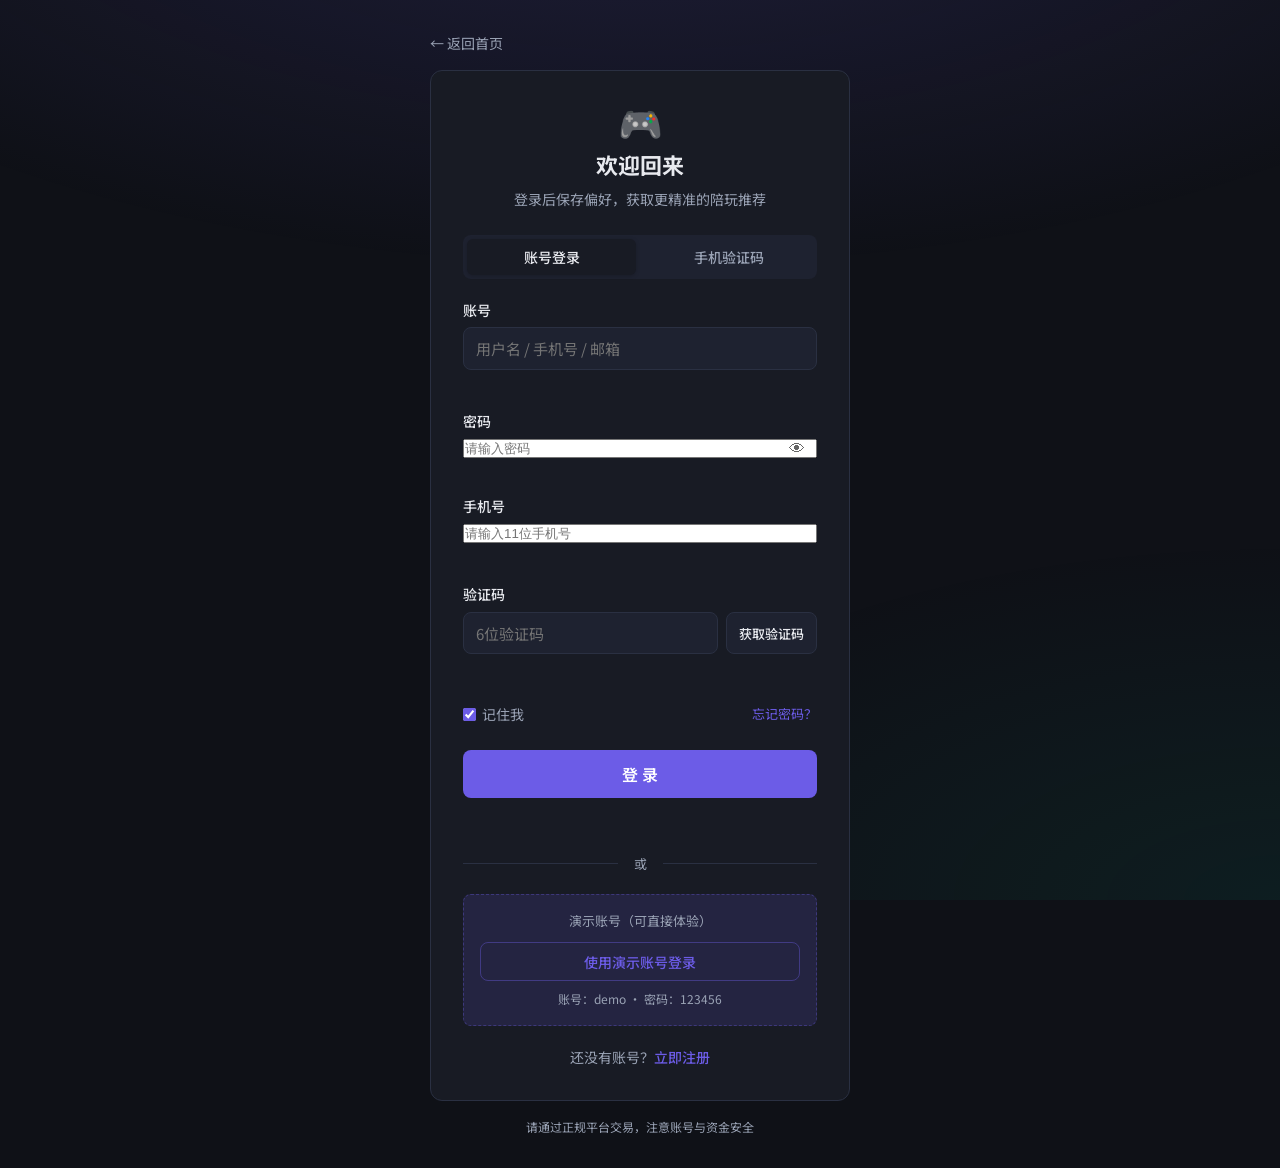
==== admin.html @ 13ed176e "Add陪玩店推荐助手 site" ====
<!DOCTYPE html>
<html lang="zh-CN">
<head>
  <meta charset="UTF-8">
  <meta name="viewport" content="width=device-width, initial-scale=1.0">
  <title>管理后台 - 陪玩店推荐助手</title>
  <link rel="stylesheet" href="css/style.css">
  <link rel="stylesheet" href="css/admin.css">
  <link rel="preconnect" href="https://fonts.googleapis.com">
  <link rel="preconnect" href="https://fonts.gstatic.com" crossorigin>
  <link href="https://fonts.googleapis.com/css2?family=Noto+Sans+SC:wght@400;500;600;700&display=swap" rel="stylesheet">
</head>
<body>
  <div class="page-bg"></div>

  <header class="header admin-header">
    <div class="header-inner admin-header-inner">
      <div class="logo">
        <span class="logo-icon">🛡️</span>
        <div>
          <h1>管理后台</h1>
          <p class="tagline">陪玩店数据与推荐管理（演示）</p>
        </div>
      </div>
      <div class="auth-bar" id="adminAuthBar"></div>
    </div>
  </header>

  <main class="main admin-main">
    <section class="admin-welcome card">
      <div class="welcome-row">
        <div>
          <span class="admin-role-badge">ADMIN</span>
          <h2 id="welcomeTitle">欢迎，管理员</h2>
          <p class="welcome-desc">您拥有店铺数据查看、推荐统计等演示管理权限。</p>
        </div>
        <a href="index.html" class="btn btn-secondary">前往用户首页</a>
      </div>
    </section>

    <section class="stats-grid" id="statsGrid"></section>

    <section class="card">
      <div class="section-head">
        <h2>店铺列表</h2>
        <span class="section-count" id="shopCount"></span>
      </div>
      <div class="admin-table-wrap">
        <table class="admin-table" id="shopTable">
          <thead>
            <tr>
              <th>ID</th>
              <th>店铺名称</th>
              <th>游戏</th>
              <th>风格</th>
              <th>价格（元/时）</th>
              <th>时段</th>
            </tr>
          </thead>
          <tbody id="shopTableBody"></tbody>
        </table>
      </div>
    </section>
  </main>

  <footer class="footer">
    <p>管理员后台 · 演示环境 · 数据仅供展示</p>
  </footer>

  <script src="js/data.js"></script>
  <script src="js/admin.js"></script>
</body>
</html>
---- css/style.css ----
:root {
  --bg: #0f1117;
  --bg-card: #181b24;
  --bg-input: #1e2230;
  --border: #2a3042;
  --text: #e8eaef;
  --text-muted: #9aa3b5;
  --accent: #6c5ce7;
  --accent-hover: #7d6ff0;
  --accent-soft: rgba(108, 92, 231, 0.15);
  --success: #00b894;
  --warning: #fdcb6e;
  --danger: #ff7675;
  --radius: 12px;
  --shadow: 0 8px 32px rgba(0, 0, 0, 0.35);
}

*,
*::before,
*::after {
  box-sizing: border-box;
  margin: 0;
  padding: 0;
}

html {
  scroll-behavior: smooth;
}

body {
  font-family: "Noto Sans SC", system-ui, sans-serif;
  background: var(--bg);
  color: var(--text);
  line-height: 1.6;
  min-height: 100vh;
}

.page-bg {
  position: fixed;
  inset: 0;
  background:
    radial-gradient(ellipse 80% 50% at 50% -20%, rgba(108, 92, 231, 0.18), transparent),
    radial-gradient(ellipse 60% 40% at 100% 100%, rgba(0, 184, 148, 0.08), transparent);
  pointer-events: none;
  z-index: 0;
}

.header {
  position: relative;
  z-index: 1;
  padding: 2rem 1.5rem 1rem;
  border-bottom: 1px solid var(--border);
}

.header-inner {
  max-width: 880px;
  margin: 0 auto;
  display: flex;
  align-items: center;
  justify-content: space-between;
  gap: 1rem;
  flex-wrap: wrap;
}

.auth-bar {
  display: flex;
  align-items: center;
  gap: 0.75rem;
}

.auth-user {
  font-size: 0.875rem;
  color: var(--text-muted);
  display: inline-flex;
  align-items: center;
  gap: 0.4rem;
}

.user-role-tag {
  font-size: 0.6875rem;
  font-weight: 600;
  padding: 0.1rem 0.35rem;
  border-radius: 3px;
  background: rgba(253, 203, 110, 0.15);
  color: var(--warning);
}

.btn-auth {
  font-family: inherit;
  font-size: 0.8125rem;
  font-weight: 500;
  padding: 0.4rem 0.9rem;
  border-radius: 6px;
  border: 1px solid var(--border);
  background: transparent;
  color: var(--text-muted);
  cursor: pointer;
  text-decoration: none;
  transition: all 0.2s;
}

.btn-auth:hover {
  border-color: var(--text-muted);
  color: var(--text);
}

.btn-auth-primary {
  background: var(--accent);
  border-color: var(--accent);
  color: #fff;
}

.btn-auth-primary:hover {
  background: var(--accent-hover);
  border-color: var(--accent-hover);
  color: #fff;
}

.logo {
  display: flex;
  align-items: center;
  gap: 1rem;
}

.logo-icon {
  font-size: 2.5rem;
  line-height: 1;
}

.logo h1 {
  font-size: 1.5rem;
  font-weight: 700;
  letter-spacing: -0.02em;
}

.tagline {
  color: var(--text-muted);
  font-size: 0.875rem;
  margin-top: 0.15rem;
}

.main {
  position: relative;
  z-index: 1;
  max-width: 880px;
  margin: 0 auto;
  padding: 1.5rem;
  display: flex;
  flex-direction: column;
  gap: 1.25rem;
}

.card {
  background: var(--bg-card);
  border: 1px solid var(--border);
  border-radius: var(--radius);
  padding: 1.5rem;
}

.hero h2 {
  font-size: 1.25rem;
  margin-bottom: 0.5rem;
}

.hero-desc {
  color: var(--text-muted);
  font-size: 0.9375rem;
  margin-bottom: 1rem;
}

.example-box {
  background: var(--accent-soft);
  border: 1px dashed rgba(108, 92, 231, 0.4);
  border-radius: 8px;
  padding: 1rem;
}

.example-label {
  display: inline-block;
  font-size: 0.75rem;
  font-weight: 600;
  color: var(--accent);
  text-transform: uppercase;
  letter-spacing: 0.05em;
  margin-bottom: 0.35rem;
}

.example-box p {
  font-size: 0.9rem;
  color: var(--text-muted);
  margin-bottom: 0.5rem;
}

.btn-link {
  background: none;
  border: none;
  color: var(--accent);
  font-size: 0.875rem;
  cursor: pointer;
  padding: 0;
  text-decoration: underline;
  font-family: inherit;
}

.btn-link:hover {
  color: var(--accent-hover);
}

.form-grid {
  display: grid;
  grid-template-columns: 1fr 1fr;
  gap: 1.25rem;
}

.form-group {
  display: flex;
  flex-direction: column;
  gap: 0.4rem;
}

.form-group.full-width {
  grid-column: 1 / -1;
}

.form-group label {
  font-size: 0.875rem;
  font-weight: 500;
}

.hint {
  color: var(--text-muted);
  font-weight: 400;
}

select,
input[type="text"],
textarea {
  background: var(--bg-input);
  border: 1px solid var(--border);
  border-radius: 8px;
  color: var(--text);
  font-family: inherit;
  font-size: 0.9375rem;
  padding: 0.6rem 0.75rem;
  transition: border-color 0.2s;
}

select:focus,
input:focus,
textarea:focus {
  outline: none;
  border-color: var(--accent);
}

textarea {
  resize: vertical;
  min-height: 80px;
}

.checkbox-grid {
  display: flex;
  flex-wrap: wrap;
  gap: 0.5rem;
}

.chip {
  display: inline-flex;
  align-items: center;
  gap: 0.35rem;
  cursor: pointer;
}

.chip input {
  accent-color: var(--accent);
  width: 16px;
  height: 16px;
}

.chip span {
  font-size: 0.875rem;
  padding: 0.35rem 0.75rem;
  background: var(--bg-input);
  border: 1px solid var(--border);
  border-radius: 20px;
  transition: all 0.2s;
}

.chip input:checked + span {
  background: var(--accent-soft);
  border-color: var(--accent);
  color: var(--accent);
}

.form-actions {
  display: flex;
  gap: 0.75rem;
  margin-top: 1.5rem;
  flex-wrap: wrap;
}

.btn {
  font-family: inherit;
  font-size: 0.9375rem;
  font-weight: 600;
  padding: 0.65rem 1.5rem;
  border-radius: 8px;
  border: none;
  cursor: pointer;
  transition: all 0.2s;
}

.btn-primary {
  background: var(--accent);
  color: #fff;
}

.btn-primary:hover {
  background: var(--accent-hover);
}

.btn-secondary {
  background: transparent;
  color: var(--text-muted);
  border: 1px solid var(--border);
}

.btn-secondary:hover {
  border-color: var(--text-muted);
  color: var(--text);
}

.results-section {
  display: flex;
  flex-direction: column;
  gap: 1rem;
}

.results-header {
  padding: 0 0.25rem;
}

.results-header h2 {
  font-size: 1.125rem;
  margin-bottom: 0.35rem;
}

.results-note {
  font-size: 0.8125rem;
  color: var(--warning);
  margin-bottom: 0.25rem;
}

.req-summary {
  font-size: 0.875rem;
  color: var(--text-muted);
}

.clarify-box {
  background: var(--bg-card);
  border: 1px solid var(--border);
  border-left: 4px solid var(--accent);
  border-radius: var(--radius);
  padding: 1.25rem 1.5rem;
}

.clarify-box h3 {
  font-size: 1rem;
  margin-bottom: 0.75rem;
}

.clarify-box ol {
  padding-left: 1.25rem;
  display: flex;
  flex-direction: column;
  gap: 0.5rem;
}

.clarify-box li {
  font-size: 0.9375rem;
  color: var(--text-muted);
}

.clarify-note {
  margin-top: 0.75rem;
  font-size: 0.875rem;
  color: var(--text-muted);
}

.shop-card {
  background: var(--bg-card);
  border: 1px solid var(--border);
  border-radius: var(--radius);
  padding: 1.25rem 1.5rem;
  display: flex;
  flex-direction: column;
  gap: 0.85rem;
  animation: fadeIn 0.35s ease both;
}

.shop-card:nth-child(1) { animation-delay: 0.05s; }
.shop-card:nth-child(2) { animation-delay: 0.1s; }
.shop-card:nth-child(3) { animation-delay: 0.15s; }
.shop-card:nth-child(4) { animation-delay: 0.2s; }
.shop-card:nth-child(5) { animation-delay: 0.25s; }

@keyframes fadeIn {
  from { opacity: 0; transform: translateY(8px); }
  to { opacity: 1; transform: translateY(0); }
}

.shop-card.top-pick {
  border-color: rgba(108, 92, 231, 0.5);
  box-shadow: 0 0 0 1px rgba(108, 92, 231, 0.2);
}

.shop-header {
  display: flex;
  align-items: flex-start;
  justify-content: space-between;
  gap: 1rem;
  flex-wrap: wrap;
}

.shop-name {
  font-size: 1.125rem;
  font-weight: 700;
}

.rank-badge {
  font-size: 0.75rem;
  font-weight: 600;
  padding: 0.2rem 0.6rem;
  border-radius: 20px;
  background: var(--accent-soft);
  color: var(--accent);
  white-space: nowrap;
}

.shop-row {
  display: grid;
  grid-template-columns: 88px 1fr;
  gap: 0.5rem;
  font-size: 0.875rem;
}

.shop-row dt {
  color: var(--text-muted);
  font-weight: 500;
}

.shop-row dd {
  color: var(--text);
}

.tags {
  display: flex;
  flex-wrap: wrap;
  gap: 0.35rem;
}

.tag {
  font-size: 0.75rem;
  padding: 0.2rem 0.55rem;
  background: var(--bg-input);
  border: 1px solid var(--border);
  border-radius: 4px;
  color: var(--text-muted);
}

.reviews {
  display: grid;
  grid-template-columns: 1fr 1fr;
  gap: 0.75rem;
}

.review-block {
  font-size: 0.8125rem;
  padding: 0.6rem 0.75rem;
  border-radius: 6px;
}

.review-good {
  background: rgba(0, 184, 148, 0.1);
  border: 1px solid rgba(0, 184, 148, 0.25);
}

.review-bad {
  background: rgba(255, 118, 117, 0.08);
  border: 1px solid rgba(255, 118, 117, 0.2);
}

.review-label {
  font-weight: 600;
  font-size: 0.75rem;
  margin-bottom: 0.25rem;
}

.review-good .review-label { color: var(--success); }
.review-bad .review-label { color: var(--danger); }

.recommend-reason {
  background: var(--accent-soft);
  border-radius: 8px;
  padding: 0.75rem 1rem;
  font-size: 0.875rem;
  border-left: 3px solid var(--accent);
}

.recommend-reason strong {
  color: var(--accent);
}

.safety h3 {
  font-size: 1rem;
  margin-bottom: 0.75rem;
  color: var(--warning);
}

.safety ul {
  padding-left: 1.25rem;
  display: flex;
  flex-direction: column;
  gap: 0.4rem;
}

.safety li {
  font-size: 0.875rem;
  color: var(--text-muted);
}

.safety strong {
  color: var(--text);
}

.footer {
  position: relative;
  z-index: 1;
  text-align: center;
  padding: 1.5rem;
  color: var(--text-muted);
  font-size: 0.8125rem;
  border-top: 1px solid var(--border);
  margin-top: 1rem;
}

.empty-message {
  background: var(--bg-card);
  border: 1px solid var(--border);
  border-radius: var(--radius);
  padding: 1.25rem;
  color: var(--text-muted);
  font-size: 0.9375rem;
  margin-bottom: 0.5rem;
}

@media (max-width: 640px) {
  .form-grid {
    grid-template-columns: 1fr;
  }

  .reviews {
    grid-template-columns: 1fr;
  }

  .shop-row {
    grid-template-columns: 1fr;
    gap: 0.15rem;
  }
}
---- css/admin.css ----
.admin-header {
  border-bottom-color: rgba(253, 203, 110, 0.25);
}

.admin-header-inner {
  max-width: 960px;
}

.admin-main {
  max-width: 960px;
}

.admin-welcome .welcome-row {
  display: flex;
  align-items: flex-start;
  justify-content: space-between;
  gap: 1rem;
  flex-wrap: wrap;
}

.admin-role-badge {
  display: inline-block;
  font-size: 0.6875rem;
  font-weight: 700;
  letter-spacing: 0.08em;
  padding: 0.15rem 0.45rem;
  border-radius: 4px;
  background: rgba(253, 203, 110, 0.2);
  color: var(--warning);
  border: 1px solid rgba(253, 203, 110, 0.4);
  margin-bottom: 0.5rem;
}

.admin-welcome h2 {
  font-size: 1.25rem;
  margin-bottom: 0.35rem;
}

.welcome-desc {
  font-size: 0.875rem;
  color: var(--text-muted);
}

.stats-grid {
  display: grid;
  grid-template-columns: repeat(4, 1fr);
  gap: 1rem;
}

.stat-card {
  background: var(--bg-card);
  border: 1px solid var(--border);
  border-radius: var(--radius);
  padding: 1rem 1.25rem;
}

.stat-card.highlight {
  border-color: rgba(253, 203, 110, 0.35);
}

.stat-label {
  font-size: 0.8125rem;
  color: var(--text-muted);
  margin-bottom: 0.35rem;
}

.stat-value {
  font-size: 1.5rem;
  font-weight: 700;
}

.section-head {
  display: flex;
  align-items: center;
  justify-content: space-between;
  margin-bottom: 1rem;
}

.section-head h2 {
  font-size: 1.0625rem;
}

.section-count {
  font-size: 0.8125rem;
  color: var(--text-muted);
}

.admin-table-wrap {
  overflow-x: auto;
}

.admin-table {
  width: 100%;
  border-collapse: collapse;
  font-size: 0.875rem;
}

.admin-table th,
.admin-table td {
  padding: 0.65rem 0.75rem;
  text-align: left;
  border-bottom: 1px solid var(--border);
}

.admin-table th {
  color: var(--text-muted);
  font-weight: 500;
  font-size: 0.8125rem;
}

.admin-table tbody tr:hover {
  background: rgba(108, 92, 231, 0.05);
}

.auth-user-admin {
  display: inline-flex;
  align-items: center;
  gap: 0.4rem;
  font-size: 0.875rem;
  color: var(--text-muted);
}

.user-role-tag {
  font-size: 0.6875rem;
  font-weight: 600;
  padding: 0.1rem 0.35rem;
  border-radius: 3px;
  background: rgba(253, 203, 110, 0.15);
  color: var(--warning);
}

@media (max-width: 768px) {
  .stats-grid {
    grid-template-columns: repeat(2, 1fr);
  }
}

@media (max-width: 480px) {
  .stats-grid {
    grid-template-columns: 1fr;
  }
}
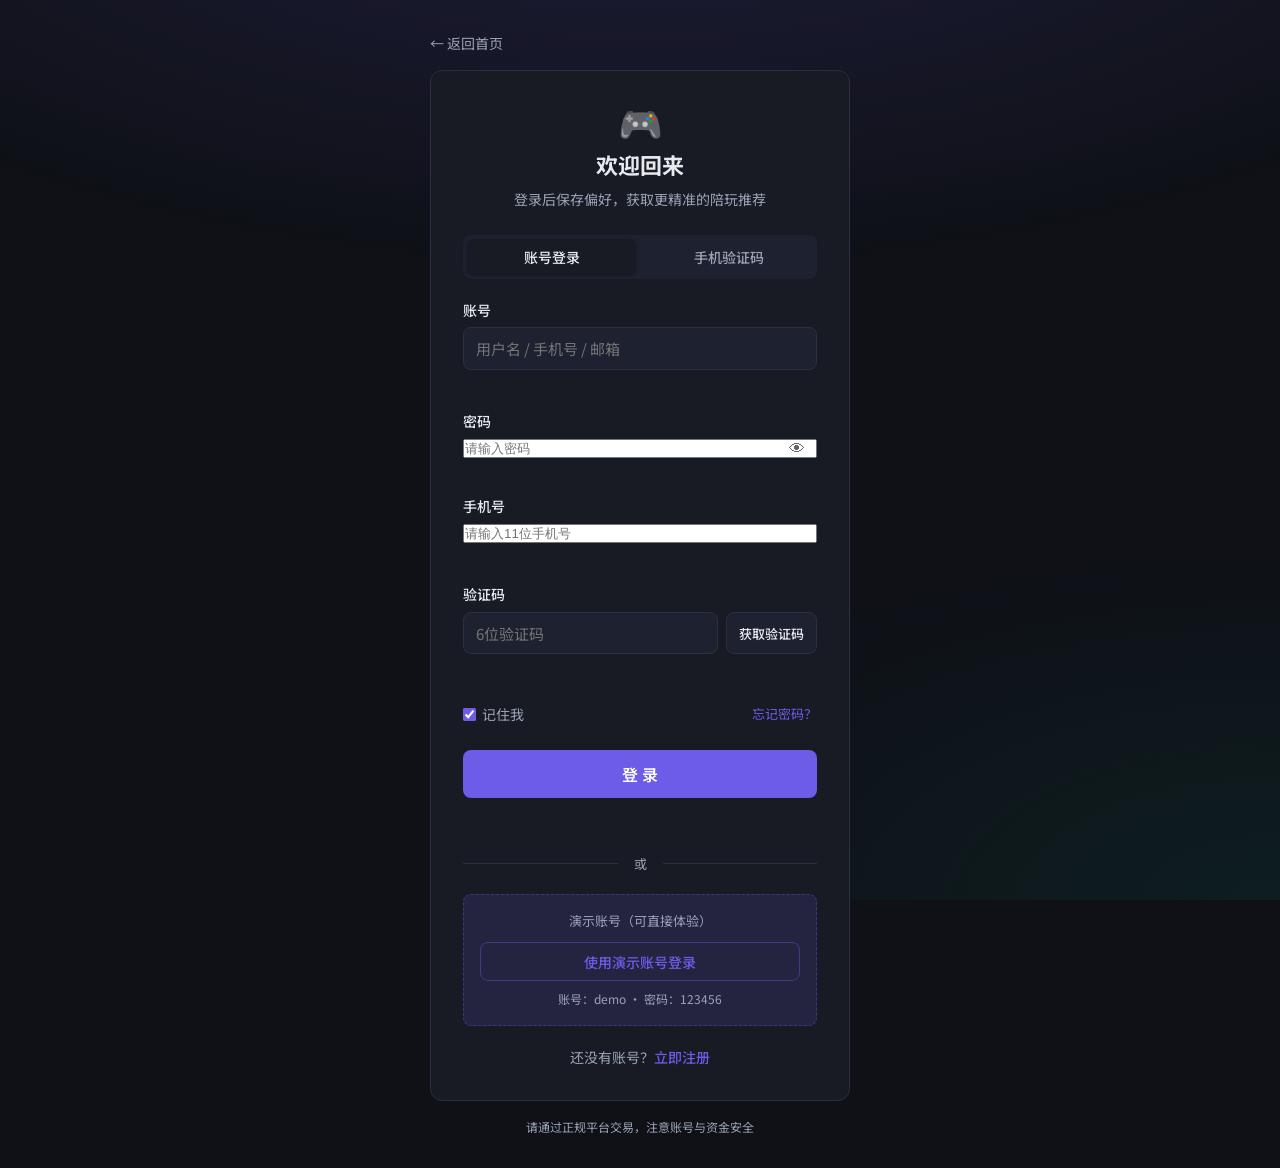
==== commit 7f7a71dd: "Admin: add validation and feedback for add-shop form" ====
--- a/admin.html
+++ b/admin.html
@@ -43,7 +43,39 @@
     <section class="card">
       <div class="section-head">
         <h2>店铺列表</h2>
-        <span class="section-count" id="shopCount"></span>
+          <span class="section-count" id="shopCount"></span>
+          <div class="section-actions">
+            <button type="button" id="addShopBtn" class="btn btn-primary">添加店铺</button>
+          </div>
+      </div>
+      <div id="addShopForm" class="card" style="margin-bottom:1rem; display:none;">
+        <div id="adminMessage" class="admin-message"></div>
+        <div class="form-grid">
+          <div class="form-group full-width">
+            <label for="shopName">店铺名称</label>
+            <input type="text" id="shopName" placeholder="例如：星辰陪玩工作室">
+          </div>
+          <div class="form-group">
+            <label for="shopGames">支持游戏（用逗号分隔）</label>
+            <input type="text" id="shopGames" placeholder="英雄联盟,王者荣耀">
+          </div>
+          <div class="form-group">
+            <label for="shopStyles">风格（逗号分隔）</label>
+            <input type="text" id="shopStyles" placeholder="技术型,娱乐型">
+          </div>
+          <div class="form-group">
+            <label for="priceMin">最低价（元/时）</label>
+            <input type="number" id="priceMin" min="0">
+          </div>
+          <div class="form-group">
+            <label for="priceMax">最高价（元/时）</label>
+            <input type="number" id="priceMax" min="0">
+          </div>
+        </div>
+        <div class="form-actions" style="margin-top:1rem;">
+          <button type="button" id="saveShopBtn" class="btn btn-primary">保存</button>
+          <button type="button" id="cancelShopBtn" class="btn btn-secondary">取消</button>
+        </div>
       </div>
       <div class="admin-table-wrap">
         <table class="admin-table" id="shopTable">
@@ -55,6 +87,7 @@
               <th>风格</th>
               <th>价格（元/时）</th>
               <th>时段</th>
+              <th>操作</th> 
             </tr>
           </thead>
           <tbody id="shopTableBody"></tbody>
--- a/css/admin.css
+++ b/css/admin.css
@@ -140,3 +140,22 @@
     grid-template-columns: 1fr;
   }
 }
+
+.admin-message {
+  margin-bottom: 1rem;
+  font-size: 0.95rem;
+  color: var(--text);
+}
+
+.admin-message.error {
+  color: var(--danger);
+}
+
+.admin-message.success {
+  color: var(--success);
+}
+
+/* Remove underline for the "前往用户首页" link in admin welcome */
+.admin-welcome .welcome-row a.btn {
+  text-decoration: none;
+}
